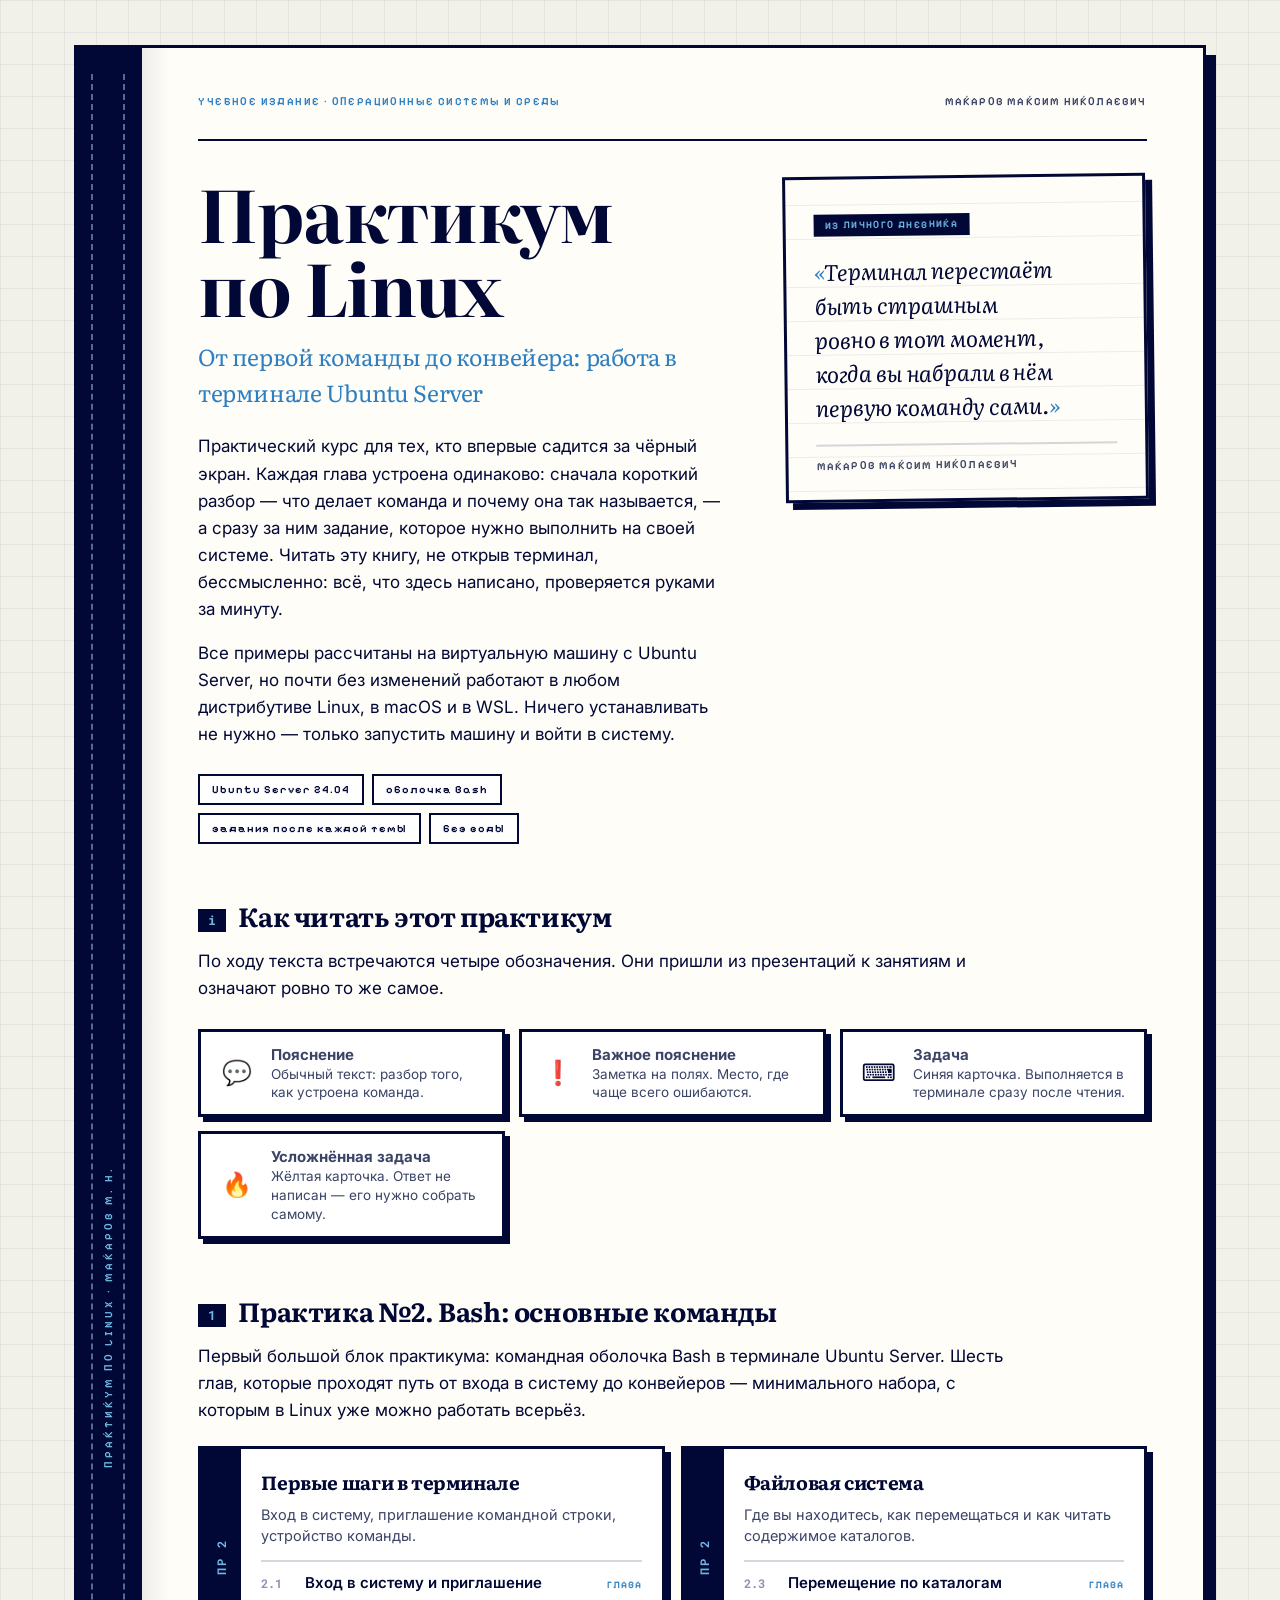
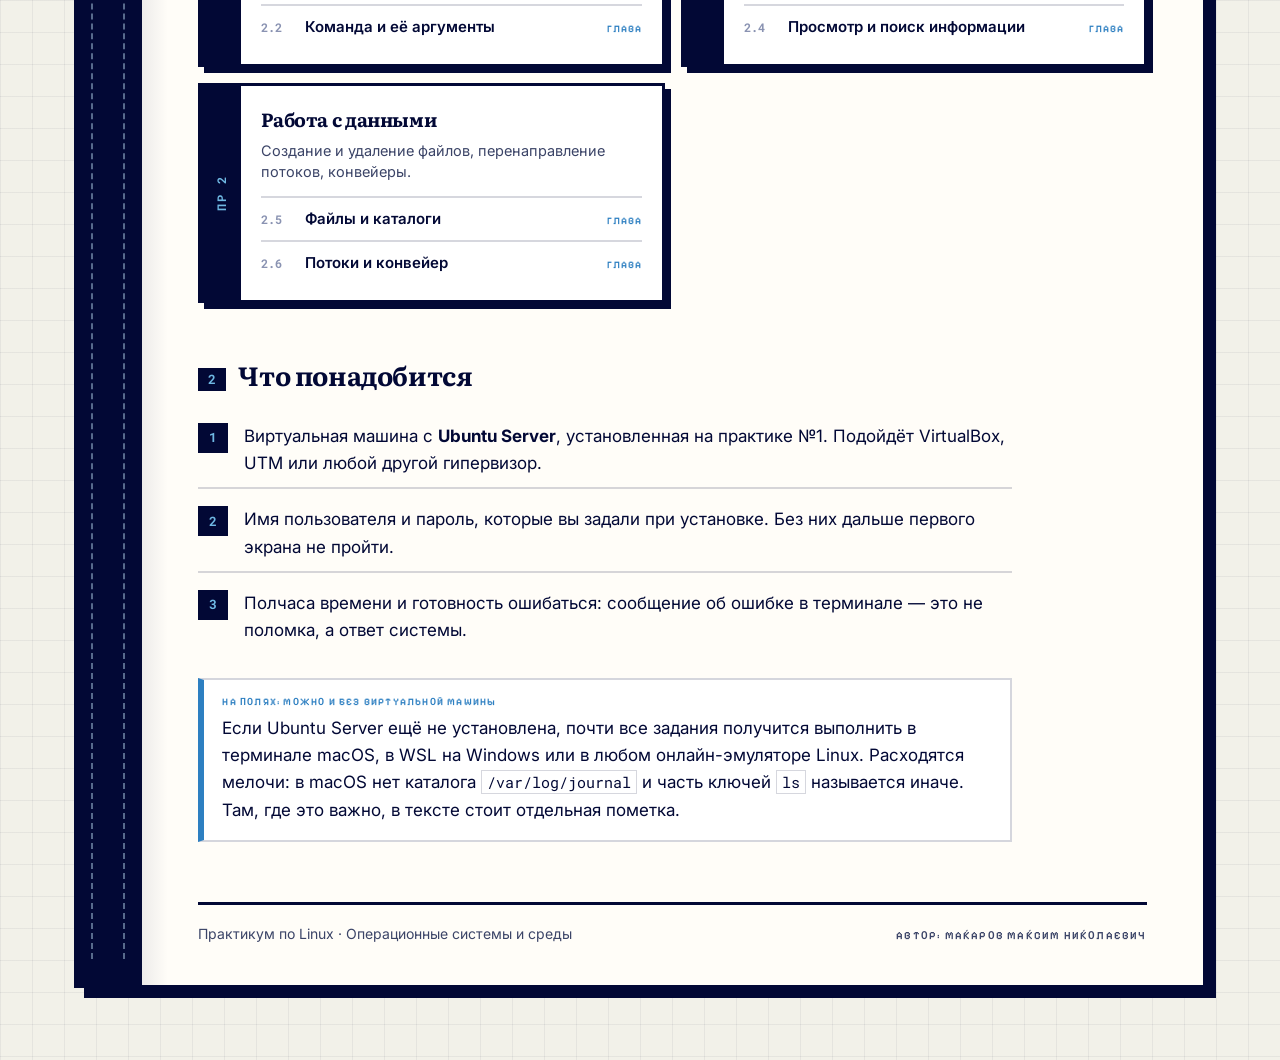
==== index.html @ f8bb1f40 "Добавить книжную вёрстку и обложку практикума Дизайн-система перенесена из справочника по Python: ко" ====
<!doctype html>
<html lang="ru">
<head>
  <meta charset="utf-8">
  <meta name="viewport" content="width=device-width, initial-scale=1">
  <meta name="theme-color" content="#F2F1E9">
  <title>Практикум по Linux · Макаров Максим Николаевич</title>
  <link rel="preconnect" href="https://fonts.googleapis.com">
  <link rel="preconnect" href="https://fonts.gstatic.com" crossorigin>
  <link href="https://fonts.googleapis.com/css2?family=Inter:wght@400;500;600;700;800&family=Literata:ital,opsz,wght@0,7..72,600;0,7..72,700;1,7..72,400&family=Pixelify+Sans:wght@500;600;700&family=Roboto+Mono:wght@400;500;700&display=swap" rel="stylesheet">
  <link rel="stylesheet" href="styles.css">
  <style>
    .cover { display: grid; grid-template-columns: minmax(0, 1.15fr) minmax(260px, .78fr); gap: clamp(24px, 4vw, 56px); align-items: start; }
    .cover h1 { font-size: clamp(36px, 5.6vw, 74px); }
    .cover__sub { margin: 0 0 22px; font-family: var(--display); font-size: clamp(17px, 1.8vw, 26px); letter-spacing: -.02em; color: var(--blue); }
    .cover__meta { display: flex; flex-wrap: wrap; gap: 8px; margin: 26px 0 0; }
    .cover__meta span { padding: 8px 12px; border: 2px solid var(--ink); background: #fff; font: 600 11px/1 var(--pixel); letter-spacing: 1px; }
    .diary { position: relative; padding: 30px 28px 24px; border: 3px solid var(--ink); background: #FFFDF8; box-shadow: 7px 7px 0 var(--ink); transform: rotate(-.7deg); background-image: repeating-linear-gradient(to bottom, transparent, transparent 33px, rgba(2,8,53,.07) 33px, rgba(2,8,53,.07) 34px); background-position: 0 74px; }
    .diary__tag { display: inline-block; margin: 0 0 18px; padding: 6px 11px; background: var(--ink); color: var(--sky); font: 600 10px/1 var(--pixel); letter-spacing: 1.4px; text-transform: uppercase; }
    .diary blockquote { margin: 0 0 20px; font-family: var(--display); font-style: italic; font-size: clamp(19px, 1.75vw, 25px); line-height: 34px; letter-spacing: -.005em; text-wrap: balance; }
    .diary blockquote::before { content: "«"; color: var(--blue); }
    .diary blockquote::after { content: "»"; color: var(--blue); }
    .diary__sign { display: block; padding-top: 12px; border-top: 2px solid var(--rule); font: 600 11px/1.5 var(--pixel); letter-spacing: 1.2px; text-transform: uppercase; color: var(--ink-soft); }

    .toc { margin: 0; padding: 0; list-style: none; border-top: 2px solid var(--rule); }
    .toc li { margin: 0; border-bottom: 2px solid var(--rule); }
    .toc li:last-child { border-bottom: 0; }
    .toc a, .toc s { display: flex; align-items: baseline; gap: 10px; padding: 9px 0; text-decoration: none; font-size: 15px; }
    .toc a { color: var(--ink); font-weight: 600; }
    .toc a:hover { color: var(--blue); }
    .toc s { color: var(--ink-faint); text-decoration: none; }
    .toc em { margin-left: auto; font: 600 10px/1 var(--pixel); letter-spacing: 1px; text-transform: uppercase; font-style: normal; }
    .toc a em { color: var(--blue); }
    .toc s em { color: var(--ink-faint); }
    .toc i { font: 700 12px/1 var(--mono); font-style: normal; color: var(--ink-faint); min-width: 34px; }
    @media (max-width: 860px) { .cover { grid-template-columns: 1fr; } }
  </style>
</head>
<body>
  <div class="book">
    <div class="book__body">
      <div class="spine"><span>Практикум по Linux · Макаров М. Н.</span></div>

      <main class="leaf">
        <div class="running">
          <p class="eyebrow">Учебное издание · операционные системы и среды</p>
          <p class="author-line">Макаров Максим Николаевич</p>
        </div>

        <section class="cover">
          <div>
            <h1>Практикум<br>по Linux</h1>
            <p class="cover__sub">От первой команды до конвейера: работа в терминале Ubuntu Server</p>
            <p>Практический курс для тех, кто впервые садится за чёрный экран. Каждая глава устроена одинаково: сначала короткий разбор — что делает команда и почему она так называется, — а сразу за ним задание, которое нужно выполнить на своей системе. Читать эту книгу, не открыв терминал, бессмысленно: всё, что здесь написано, проверяется руками за минуту.</p>
            <p>Все примеры рассчитаны на виртуальную машину с Ubuntu Server, но почти без изменений работают в любом дистрибутиве Linux, в macOS и в WSL. Ничего устанавливать не нужно — только запустить машину и войти в систему.</p>
            <div class="cover__meta">
              <span>Ubuntu Server 24.04</span>
              <span>оболочка Bash</span>
              <span>задания после каждой темы</span>
              <span>без воды</span>
            </div>
          </div>
          <aside class="diary">
            <span class="diary__tag">из личного дневника</span>
            <blockquote>Терминал перестаёт быть страшным ровно в тот момент, когда вы набрали в нём первую команду сами.</blockquote>
            <span class="diary__sign">Макаров Максим Николаевич</span>
          </aside>
        </section>

        <h2><span class="sec">i</span>Как читать этот практикум</h2>
        <p>По ходу текста встречаются четыре обозначения. Они пришли из презентаций к занятиям и означают ровно то же самое.</p>
        <div class="legend">
          <div><i>💬</i><span><b>Пояснение</b><span>Обычный текст: разбор того, как устроена команда.</span></span></div>
          <div><i>❗</i><span><b>Важное пояснение</b><span>Заметка на полях. Место, где чаще всего ошибаются.</span></span></div>
          <div><i>⌨️</i><span><b>Задача</b><span>Синяя карточка. Выполняется в терминале сразу после чтения.</span></span></div>
          <div><i>🔥</i><span><b>Усложнённая задача</b><span>Жёлтая карточка. Ответ не написан — его нужно собрать самому.</span></span></div>
        </div>

        <h2><span class="sec">1</span>Практика №2. Bash: основные команды</h2>
        <p>Первый большой блок практикума: командная оболочка Bash в терминале Ubuntu Server. Шесть глав, которые проходят путь от входа в систему до конвейеров — минимального набора, с которым в Linux уже можно работать всерьёз.</p>
        <div class="practices">
          <div class="practice">
            <div class="practice__spine"><b>ПР 2</b></div>
            <div class="practice__body">
              <h3>Первые шаги в терминале</h3>
              <p>Вход в систему, приглашение командной строки, устройство команды.</p>
              <ul class="toc">
                <li><a href="praktika-02/01-terminal/index.html"><i>2.1</i>Вход в систему и приглашение<em>глава</em></a></li>
                <li><a href="praktika-02/02-komanda-i-argumenty/index.html"><i>2.2</i>Команда и её аргументы<em>глава</em></a></li>
              </ul>
            </div>
          </div>
          <div class="practice">
            <div class="practice__spine"><b>ПР 2</b></div>
            <div class="practice__body">
              <h3>Файловая система</h3>
              <p>Где вы находитесь, как перемещаться и как читать содержимое каталогов.</p>
              <ul class="toc">
                <li><a href="praktika-02/03-peremeshchenie/index.html"><i>2.3</i>Перемещение по каталогам<em>глава</em></a></li>
                <li><a href="praktika-02/04-prosmotr-i-poisk/index.html"><i>2.4</i>Просмотр и поиск информации<em>глава</em></a></li>
              </ul>
            </div>
          </div>
          <div class="practice">
            <div class="practice__spine"><b>ПР 2</b></div>
            <div class="practice__body">
              <h3>Работа с данными</h3>
              <p>Создание и удаление файлов, перенаправление потоков, конвейеры.</p>
              <ul class="toc">
                <li><a href="praktika-02/05-fayly-i-katalogi/index.html"><i>2.5</i>Файлы и каталоги<em>глава</em></a></li>
                <li><a href="praktika-02/06-potoki-i-konveyer/index.html"><i>2.6</i>Потоки и конвейер<em>глава</em></a></li>
              </ul>
            </div>
          </div>
        </div>

        <h2><span class="sec">2</span>Что понадобится</h2>
        <ol class="steps">
          <li>Виртуальная машина с <b>Ubuntu Server</b>, установленная на практике №1. Подойдёт VirtualBox, UTM или любой другой гипервизор.</li>
          <li>Имя пользователя и пароль, которые вы задали при установке. Без них дальше первого экрана не пройти.</li>
          <li>Полчаса времени и готовность ошибаться: сообщение об ошибке в терминале — это не поломка, а ответ системы.</li>
        </ol>
        <div class="margin-note">
          <b>На полях: можно и без виртуальной машины</b>
          <p>Если Ubuntu Server ещё не установлена, почти все задания получится выполнить в терминале macOS, в WSL на Windows или в любом онлайн-эмуляторе Linux. Расходятся мелочи: в macOS нет каталога <code>/var/log/journal</code> и часть ключей <code>ls</code> называется иначе. Там, где это важно, в тексте стоит отдельная пометка.</p>
        </div>

        <div class="colophon">
          <span>Практикум по Linux · Операционные системы и среды</span>
          <span class="author-line">Автор: Макаров Максим Николаевич</span>
        </div>
      </main>
    </div>
  </div>
</body>
</html>
---- styles.css ----
/* Практикум по Linux — общая типографика и «книжная» вёрстка
   Автор: Макаров Максим Николаевич */
:root {
  --ink: #020835;
  --ink-soft: #3B4467;
  --ink-faint: #8A93B2;
  --blue: #2D7FC1;
  --sky: #6FB8E3;
  --light: #BFE2F5;
  --paper: #F2F1E9;
  --page: #FFFDF8;
  --rule: rgba(2, 8, 53, .16);
  --pixel: "Pixelify Sans", "Roboto Mono", monospace;
  --body: Inter, system-ui, -apple-system, sans-serif;
  --display: Literata, "PT Serif", Georgia, "Times New Roman", serif;
  --mono: "Roboto Mono", "SFMono-Regular", Consolas, monospace;
}

* { box-sizing: border-box; }

body {
  margin: 0;
  background: var(--paper);
  color: var(--ink);
  font-family: var(--body);
  font-size: 17px;
  line-height: 1.6;
  background-image:
    linear-gradient(rgba(2, 8, 53, .055) 1px, transparent 1px),
    linear-gradient(90deg, rgba(2, 8, 53, .055) 1px, transparent 1px);
  background-size: 32px 32px;
  -webkit-font-smoothing: antialiased;
}

a { color: var(--blue); }
code, kbd, samp { font-family: var(--mono); }

/* ── Служебные подписи ───────────────────────────────────────── */
.eyebrow {
  margin: 0;
  font: 600 11px/1.4 var(--pixel);
  letter-spacing: 1.4px;
  text-transform: uppercase;
  color: var(--blue);
}
.author-line {
  font: 600 11px/1.5 var(--pixel);
  letter-spacing: 1.2px;
  text-transform: uppercase;
  color: var(--ink-soft);
}

/* ── Книга: корешок + блок страниц ───────────────────────────── */
.book {
  max-width: 1180px;
  margin: 0 auto;
  padding: 5vh 24px 8vh;
}
.book__body {
  display: grid;
  grid-template-columns: 62px minmax(0, 1fr);
  border: 3px solid var(--ink);
  box-shadow: 10px 10px 0 var(--ink);
  background: var(--page);
}

/* Корешок с прошивкой */
.spine {
  position: relative;
  background: var(--ink);
  color: var(--light);
  display: flex;
  align-items: center;
  justify-content: center;
  padding: 22px 0;
  overflow: hidden;
}
.spine span {
  writing-mode: vertical-rl;
  transform: rotate(180deg);
  font: 600 11px/1 var(--pixel);
  letter-spacing: 3px;
  text-transform: uppercase;
  white-space: nowrap;
  color: var(--sky);
}
.spine::before,
.spine::after {
  content: "";
  position: absolute;
  top: 26px;
  bottom: 26px;
  width: 0;
  border-left: 2px dashed rgba(191, 226, 245, .45);
}
.spine::before { left: 14px; }
.spine::after { right: 14px; }

/* Страница: край сшивки слева, «стопка листов» справа */
.leaf {
  position: relative;
  padding: 46px clamp(22px, 4.4vw, 64px) 40px;
  background: var(--page);
  border-left: 3px solid var(--ink);
  background-image: linear-gradient(90deg, rgba(2, 8, 53, .07), rgba(2, 8, 53, 0) 26px);
}

/* ── Колонтитул ──────────────────────────────────────────────── */
.running {
  display: flex;
  flex-wrap: wrap;
  gap: 10px 16px;
  align-items: baseline;
  justify-content: space-between;
  padding-bottom: 12px;
  margin-bottom: 34px;
  border-bottom: 2px solid var(--ink);
}
.running__folio {
  font: 700 12px/1 var(--mono);
  color: var(--ink-soft);
}

/* ── Заголовки ───────────────────────────────────────────────── */
h1 {
  margin: 0 0 14px;
  font-family: var(--display);
  font-size: clamp(29px, 4vw, 53px);
  line-height: 1.04;
  letter-spacing: -.022em;
}
h2 {
  margin: 56px 0 16px;
  font-family: var(--display);
  font-size: clamp(21px, 2.05vw, 29px);
  line-height: 1.2;
  letter-spacing: -.015em;
  scroll-margin-top: 24px;
}
h2 .sec {
  display: inline-block;
  margin-right: 12px;
  padding: 5px 10px;
  background: var(--ink);
  color: var(--sky);
  font: 700 13px/1 var(--mono);
  letter-spacing: 0;
  vertical-align: middle;
}
h3 {
  margin: 32px 0 10px;
  font-size: clamp(17px, 1.4vw, 21px);
  letter-spacing: -.01em;
}
p { margin: 0 0 16px; max-width: 74ch; }
.lead {
  max-width: 70ch;
  color: var(--ink-soft);
  font-size: clamp(17px, 1.35vw, 21px);
  line-height: 1.5;
}
strong { font-weight: 700; }
.term { font-weight: 700; box-shadow: inset 0 -.42em 0 var(--light); }

ul, ol { max-width: 74ch; margin: 0 0 16px; padding-left: 22px; }
li { margin-bottom: 7px; }
li::marker { color: var(--blue); font-weight: 700; }

/* ── Паспорт темы ────────────────────────────────────────────── */
.passport {
  display: grid;
  grid-template-columns: repeat(auto-fit, minmax(190px, 1fr));
  gap: 0;
  margin: 30px 0 8px;
  border: 3px solid var(--ink);
  background: #fff;
  box-shadow: 6px 6px 0 var(--ink);
}
.passport div {
  padding: 14px 16px;
  border-right: 2px solid var(--rule);
}
.passport div:last-child { border-right: 0; }
.passport dt {
  margin: 0 0 6px;
  font: 600 10px/1.3 var(--pixel);
  letter-spacing: 1.2px;
  text-transform: uppercase;
  color: var(--blue);
}
.passport dd { margin: 0; font-size: 15px; line-height: 1.4; }

/* ── Код ─────────────────────────────────────────────────────── */
figure.code {
  margin: 22px 0;
  border: 3px solid var(--ink);
  background: #0E1430;
  box-shadow: 6px 6px 0 var(--ink);
  overflow: hidden;
}
figure.code figcaption {
  display: flex;
  justify-content: space-between;
  gap: 12px;
  padding: 9px 14px;
  background: var(--ink);
  color: var(--sky);
  font: 600 11px/1.3 var(--pixel);
  letter-spacing: 1.2px;
  text-transform: uppercase;
}
figure.code pre {
  margin: 0;
  padding: 18px 16px;
  overflow-x: auto;
  color: #E8ECF8;
  font: 400 14.5px/1.65 var(--mono);
  tab-size: 4;
}
figure.code--out { background: #fff; }
figure.code--out pre { color: var(--ink); }
figure.code--out figcaption { background: var(--light); color: var(--ink); }
.c { color: #7E8AAE; }
.s { color: #9BE38C; }
.n { color: #FFC46B; }
.k { color: #78C6FF; }
.f { color: #FF9ED2; }
p code, li code, td code {
  padding: 1px 5px;
  background: #fff;
  border: 1px solid var(--rule);
  font-size: .9em;
}

figure.illustration {
  margin: 22px 0;
  border: 3px solid var(--ink);
  background: #fff;
  box-shadow: 6px 6px 0 var(--ink);
  overflow: hidden;
}
figure.illustration img {
  display: block;
  width: 100%;
  max-height: 520px;
  object-fit: contain;
}
figure.illustration figcaption {
  padding: 9px 14px;
  border-top: 2px solid var(--ink);
  background: var(--light);
  color: var(--ink-soft);
  font: 600 10px/1.4 var(--pixel);
  letter-spacing: 1px;
  text-transform: uppercase;
}

/* ── Заметка на полях ────────────────────────────────────────── */
.margin-note {
  margin: 24px 0;
  padding: 16px 18px;
  border-left: 6px solid var(--blue);
  background: #fff;
  border-top: 2px solid var(--rule);
  border-right: 2px solid var(--rule);
  border-bottom: 2px solid var(--rule);
  max-width: 74ch;
}
.margin-note b {
  display: block;
  margin-bottom: 6px;
  font: 600 10px/1.3 var(--pixel);
  letter-spacing: 1.2px;
  text-transform: uppercase;
  color: var(--blue);
}
.margin-note p:last-child { margin-bottom: 0; }
.margin-note--warn { border-left-color: #D7541F; }
.margin-note--warn b { color: #D7541F; }

/* ── Таблицы ─────────────────────────────────────────────────── */
.table-scroll { overflow-x: auto; margin: 22px 0; }
table {
  width: 100%;
  min-width: 460px;
  border-collapse: collapse;
  background: #fff;
  border: 3px solid var(--ink);
  box-shadow: 6px 6px 0 var(--ink);
  font-size: 15.5px;
}
th, td { padding: 11px 14px; text-align: left; border-bottom: 2px solid var(--rule); vertical-align: top; }
th {
  background: var(--ink);
  color: var(--sky);
  font: 600 11px/1.3 var(--pixel);
  letter-spacing: 1.2px;
  text-transform: uppercase;
}
tbody tr:last-child td { border-bottom: 0; }

/* Таблицы «Частые ошибки»: коду и пояснениям нужно больше места. */
.errors-table table {
  min-width: 920px;
  table-layout: fixed;
}
.errors-table th:nth-child(1),
.errors-table td:nth-child(1) { width: 30%; }
.errors-table th:nth-child(2),
.errors-table td:nth-child(2) { width: 35%; }
.errors-table th:nth-child(3),
.errors-table td:nth-child(3) { width: 35%; }
.errors-table td { overflow-wrap: break-word; }
.errors-table td code {
  white-space: normal;
  overflow-wrap: anywhere;
  -webkit-box-decoration-break: clone;
  box-decoration-break: clone;
}

/* ── Схема «имя → значение» ──────────────────────────────────── */
.boxes { display: grid; gap: 10px; margin: 22px 0; max-width: 640px; }
.boxes div {
  display: grid;
  grid-template-columns: minmax(120px, 180px) 26px 1fr;
  align-items: center;
  gap: 10px;
}
.boxes b {
  padding: 9px 12px;
  border: 2px solid var(--ink);
  background: #fff;
  font: 500 14px/1 var(--mono);
  font-weight: 700;
}
.boxes i { color: var(--blue); font-style: normal; text-align: center; font-weight: 700; }
.boxes span {
  padding: 9px 12px;
  border: 2px dashed var(--ink);
  background: var(--light);
  font: 500 14px/1 var(--mono);
}

/* ── Проверь себя ────────────────────────────────────────────── */
details {
  margin: 0 0 10px;
  padding: 14px 16px;
  border: 2px solid var(--ink);
  background: #fff;
  max-width: 74ch;
}
details summary {
  cursor: pointer;
  font-weight: 650;
  list-style: none;
}
details summary::-webkit-details-marker { display: none; }
details summary::before {
  content: "▸ ";
  color: var(--blue);
  font-weight: 700;
}
details[open] summary::before { content: "▾ "; }
details[open] summary { margin-bottom: 10px; }
details p:last-child, details ul:last-child { margin-bottom: 0; }

/* ── Колофон / подпись автора ────────────────────────────────── */
.colophon {
  margin-top: 60px;
  padding-top: 18px;
  border-top: 3px solid var(--ink);
  display: flex;
  flex-wrap: wrap;
  gap: 12px 26px;
  justify-content: space-between;
  align-items: baseline;
  color: var(--ink-soft);
  font-size: 14px;
}
.pager {
  display: flex;
  flex-wrap: wrap;
  gap: 12px;
  margin-top: 34px;
}
.pager a {
  padding: 12px 16px;
  border: 3px solid var(--ink);
  background: var(--light);
  color: var(--ink);
  text-decoration: none;
  box-shadow: 4px 4px 0 var(--ink);
  font-weight: 650;
  transition: transform .08s steps(2), box-shadow .08s steps(2);
}
.pager a:hover { transform: translate(2px, 2px); box-shadow: 2px 2px 0 var(--ink); }

@media (max-width: 720px) {
  body { font-size: 16px; }
  .book { padding: 3vh 12px 6vh; }
  .book__body { grid-template-columns: 34px minmax(0, 1fr); box-shadow: 6px 6px 0 var(--ink); }
  .spine::before { left: 8px; }
  .spine::after { right: 8px; }
  .leaf { padding: 28px 18px 30px; }
  .boxes div { grid-template-columns: 1fr; gap: 4px; }
  .boxes i { text-align: left; }

  .errors-table { overflow: visible; }
  .errors-table table,
  .errors-table tbody,
  .errors-table tr,
  .errors-table td { display: block; width: 100%; }
  .errors-table table {
    min-width: 0;
    border: 0;
    box-shadow: none;
    background: transparent;
  }
  .errors-table thead {
    position: absolute;
    width: 1px;
    height: 1px;
    overflow: hidden;
    clip: rect(0 0 0 0);
    clip-path: inset(50%);
    white-space: nowrap;
  }
  .errors-table tr {
    margin-bottom: 16px;
    border: 2px solid var(--ink);
    background: #fff;
    box-shadow: 4px 4px 0 var(--ink);
  }
  .errors-table td {
    padding: 10px 12px;
    border-bottom: 1px solid var(--rule);
  }
  .errors-table td:nth-child(1),
  .errors-table td:nth-child(2),
  .errors-table td:nth-child(3) { width: 100%; }
  .errors-table tbody tr td { border-bottom: 1px solid var(--rule); }
  .errors-table tbody tr td:last-child { border-bottom: 0; }
  .errors-table td::before {
    display: block;
    margin-bottom: 4px;
    color: var(--blue);
    font: 600 9px/1.3 var(--pixel);
    letter-spacing: 1px;
    text-transform: uppercase;
  }
  .errors-table td:nth-child(1)::before { content: "Что написано"; }
  .errors-table td:nth-child(2)::before { content: "Что произойдёт"; }
  .errors-table td:nth-child(3)::before { content: "Как правильно"; }
  .errors-table td code {
    white-space: normal;
    overflow-wrap: anywhere;
  }
}

/* ── Элементы страницы главы ─────────────────────────────────── */
.chapter-head { display: grid; grid-template-columns: minmax(0, 1fr); gap: 0; }
.chapter-num { display: inline-block; margin-bottom: 14px; padding: 6px 12px; background: var(--blue); color: #fff; font: 700 13px/1 var(--mono); box-shadow: 4px 4px 0 var(--ink); }
.quote { margin: 30px 0 0; padding: 16px 20px; border-left: 6px solid var(--ink); background: var(--light); font-size: 17px; line-height: 1.5; }
.quote p { margin: 0; max-width: none; }

.contents { margin: 34px 0 0; padding: 18px 20px; border: 2px dashed var(--ink); background: #fff; }
.contents b { display: block; margin-bottom: 10px; font: 600 10px/1.3 var(--pixel); letter-spacing: 1.2px; text-transform: uppercase; color: var(--blue); }
.contents ol { margin: 0; padding-left: 20px; columns: 2; column-gap: 32px; max-width: none; }
.contents li { break-inside: avoid; margin-bottom: 4px; font-size: 15px; }
.contents a { color: var(--ink); text-decoration: none; }
.contents a:hover { color: var(--blue); text-decoration: underline; }

.cheat { display: grid; grid-template-columns: repeat(auto-fit, minmax(260px, 1fr)); gap: 14px; margin: 22px 0; }
.cheat div { padding: 16px 18px; border: 3px solid var(--ink); background: #fff; box-shadow: 5px 5px 0 var(--ink); }
.cheat b { display: block; margin-bottom: 8px; font: 600 10px/1.3 var(--pixel); letter-spacing: 1.2px; text-transform: uppercase; color: var(--blue); }
.cheat code { display: block; margin-bottom: 6px; font-size: 14px; background: none; border: 0; padding: 0; }

.type-badge { display: inline-block; margin-right: 10px; padding: 4px 10px; background: var(--light); border: 2px solid var(--ink); font: 700 14px/1 var(--mono); letter-spacing: 0; vertical-align: middle; }
.u { color: var(--blue); font-weight: 700; box-shadow: inset 0 -2px 0 var(--sky); }

.steps { counter-reset: st; list-style: none; padding: 0; margin: 22px 0; max-width: 74ch; }
.steps li { counter-increment: st; position: relative; padding: 10px 0 10px 46px; border-bottom: 2px solid var(--rule); }
.steps li:last-child { border-bottom: 0; }
.steps li::before { content: counter(st); position: absolute; left: 0; top: 10px; width: 30px; height: 30px; display: grid; place-items: center; background: var(--ink); color: var(--sky); font: 700 13px/1 var(--mono); }

@media (max-width: 720px) { .contents ol { columns: 1; } }

/* ═══════════════════════════════════════════════════════════════
   ПРАКТИКУМ ПО LINUX — дополнительные элементы
   ═══════════════════════════════════════════════════════════════ */

:root {
  --green: #2E7D4F;
  --amber: #B4791A;
  --red: #D7541F;
  --term-bg: #0B1026;
}

/* ── Окно терминала ──────────────────────────────────────────── */
.tty {
  margin: 22px 0;
  border: 3px solid var(--ink);
  background: var(--term-bg);
  box-shadow: 6px 6px 0 var(--ink);
  overflow: hidden;
}
.tty__bar {
  display: flex;
  align-items: center;
  gap: 10px;
  padding: 8px 12px;
  background: var(--ink);
  border-bottom: 2px solid #2A3565;
}
.tty__dots { display: flex; gap: 5px; flex: none; }
.tty__dots i { width: 10px; height: 10px; border-radius: 50%; background: #4A5586; }
.tty__dots i:nth-child(1) { background: #E06C5A; }
.tty__dots i:nth-child(2) { background: #E0B84F; }
.tty__dots i:nth-child(3) { background: #6FBF73; }
.tty__title {
  font: 600 10px/1.3 var(--pixel);
  letter-spacing: 1.2px;
  text-transform: uppercase;
  color: var(--sky);
}
.tty__title em { font-style: normal; color: var(--ink-faint); }
.tty pre {
  margin: 0;
  padding: 16px 16px 18px;
  overflow-x: auto;
  color: #DCE3F5;
  font: 400 14.5px/1.7 var(--mono);
  tab-size: 4;
}

/* Подсветка bash */
.pr  { color: #6FBF73; font-weight: 700; }          /* приглашение user@host */
.pr b { color: #78C6FF; font-weight: 700; }         /* текущий каталог в приглашении */
.pr i { color: #DCE3F5; font-style: normal; }       /* : и $ */
.cmd { color: #FFC46B; font-weight: 700; }          /* сама команда */
.arg { color: #FF9ED2; }                            /* аргументы-ключи */
.pth { color: #9BE38C; }                            /* пути и строки */
.op  { color: #78C6FF; font-weight: 700; }          /* операторы > | & */
.out { color: #98A3C4; }                            /* вывод команды */
.err { color: #F08A72; }                            /* сообщения об ошибках */
.cur { background: #DCE3F5; color: var(--term-bg); } /* курсор */
.tty .c { color: #7E8AAE; }

/* Строчный код в тексте — команда */
p code.b, li code.b, td code.b { font-weight: 700; }

/* ── Карточка команды ────────────────────────────────────────── */
.cmdcard {
  display: grid;
  grid-template-columns: minmax(0, 1fr);
  margin: 24px 0;
  border: 3px solid var(--ink);
  background: #fff;
  box-shadow: 6px 6px 0 var(--ink);
  max-width: 74ch;
}
.cmdcard__head {
  display: flex;
  flex-wrap: wrap;
  align-items: baseline;
  gap: 6px 14px;
  padding: 12px 16px;
  background: var(--ink);
}
.cmdcard__head b { font: 700 19px/1 var(--mono); color: #FFC46B; }
.cmdcard__head span {
  font: 600 10px/1.4 var(--pixel);
  letter-spacing: 1.2px;
  text-transform: uppercase;
  color: var(--sky);
}
.cmdcard__body { padding: 14px 16px 4px; }
.cmdcard__body p { margin-bottom: 12px; }
.cmdcard__syn {
  padding: 10px 14px;
  border: 2px dashed var(--ink);
  background: var(--paper);
  font: 500 14.5px/1.5 var(--mono);
  overflow-x: auto;
}
.cmdcard dl { margin: 12px 0 14px; display: grid; grid-template-columns: auto minmax(0, 1fr); gap: 6px 14px; align-items: baseline; }
.cmdcard dt { font: 700 14px/1.5 var(--mono); color: var(--blue); }
.cmdcard dd { margin: 0; font-size: 15px; line-height: 1.5; }

/* ── Задание «Попробуйте на своей системе» ───────────────────── */
.try {
  margin: 26px 0;
  border: 3px solid var(--ink);
  background: #FFFDF8;
  box-shadow: 7px 7px 0 var(--blue);
  max-width: 78ch;
}
.try__head {
  display: flex;
  flex-wrap: wrap;
  align-items: center;
  gap: 8px 12px;
  padding: 11px 16px;
  background: var(--blue);
  border-bottom: 3px solid var(--ink);
}
.try__head b {
  font: 600 11px/1.3 var(--pixel);
  letter-spacing: 1.6px;
  text-transform: uppercase;
  color: #fff;
}
.try__head span {
  margin-left: auto;
  padding: 3px 8px;
  background: #fff;
  border: 2px solid var(--ink);
  font: 700 10px/1.4 var(--pixel);
  letter-spacing: 1px;
  text-transform: uppercase;
  color: var(--ink);
}
.try__body { padding: 16px 18px 6px; }
.try__body > p:first-child { margin-top: 0; }
.try ol { counter-reset: tsk; list-style: none; padding: 0; margin: 0 0 14px; max-width: none; }
.try ol > li {
  counter-increment: tsk;
  position: relative;
  padding: 8px 0 8px 40px;
  border-bottom: 2px solid var(--rule);
}
.try ol > li:last-child { border-bottom: 0; }
.try ol > li::before {
  content: counter(tsk);
  position: absolute;
  left: 0;
  top: 8px;
  width: 26px;
  height: 26px;
  display: grid;
  place-items: center;
  background: var(--ink);
  color: var(--sky);
  font: 700 12px/1 var(--mono);
}
.try ol > li ul { margin: 8px 0 0; }
.try details { margin: 0 0 14px; border-width: 2px; border-style: dashed; max-width: none; background: var(--paper); }
.try details summary::before { content: "🗝 "; }
.try details[open] summary::before { content: "🗝 "; }

/* Усложнённая задача */
.try--hard { box-shadow: 7px 7px 0 var(--amber); }
.try--hard .try__head { background: var(--amber); }

/* Предупреждение внутри задания */
.try .warn {
  margin: 0 0 14px;
  padding: 10px 14px;
  border-left: 6px solid var(--red);
  background: #FFF3EF;
  font-size: 15px;
}
.try .warn b { color: var(--red); }

/* ── Легенда обозначений ─────────────────────────────────────── */
.legend {
  display: grid;
  grid-template-columns: repeat(auto-fit, minmax(230px, 1fr));
  gap: 14px;
  margin: 26px 0;
}
.legend div {
  display: grid;
  grid-template-columns: 44px minmax(0, 1fr);
  align-items: center;
  gap: 12px;
  padding: 12px 14px;
  border: 3px solid var(--ink);
  background: #fff;
  box-shadow: 5px 5px 0 var(--ink);
}
.legend i { font-size: 24px; font-style: normal; text-align: center; }
.legend b { display: block; font-size: 15px; }
.legend span { font-size: 13.5px; color: var(--ink-soft); line-height: 1.4; }

/* ── Клавиши ─────────────────────────────────────────────────── */
kbd {
  display: inline-block;
  padding: 2px 8px;
  border: 2px solid var(--ink);
  border-bottom-width: 4px;
  border-radius: 4px;
  background: #fff;
  font: 700 13px/1.5 var(--mono);
  color: var(--ink);
  white-space: nowrap;
}

/* ── Схемы и диаграммы ───────────────────────────────────────── */
figure.scheme {
  margin: 24px 0;
  border: 3px solid var(--ink);
  background: #fff;
  box-shadow: 6px 6px 0 var(--ink);
  overflow: hidden;
}
figure.scheme .scheme__canvas { padding: 20px 16px; overflow-x: auto; }
figure.scheme svg { display: block; margin: 0 auto; max-width: 100%; height: auto; }
figure.scheme figcaption {
  padding: 9px 14px;
  border-top: 2px solid var(--ink);
  background: var(--light);
  color: var(--ink-soft);
  font: 600 10px/1.4 var(--pixel);
  letter-spacing: 1px;
  text-transform: uppercase;
}

/* ── Дерево каталогов ────────────────────────────────────────── */
.tree {
  margin: 22px 0;
  padding: 16px 18px;
  border: 3px solid var(--ink);
  background: #fff;
  box-shadow: 6px 6px 0 var(--ink);
  overflow-x: auto;
  font: 400 14px/1.75 var(--mono);
  white-space: pre;
  max-width: 74ch;
}
.tree b { color: var(--blue); font-weight: 700; }
.tree em { font-style: normal; color: var(--ink-faint); }
.tree mark { background: var(--light); color: var(--ink); font-weight: 700; }

/* ── Сравнение двух подходов ─────────────────────────────────── */
.duo { display: grid; grid-template-columns: repeat(auto-fit, minmax(260px, 1fr)); gap: 14px; margin: 24px 0; }
.duo > div { padding: 16px 18px; border: 3px solid var(--ink); background: #fff; box-shadow: 5px 5px 0 var(--ink); }
.duo b { display: block; margin-bottom: 8px; font: 600 10px/1.3 var(--pixel); letter-spacing: 1.2px; text-transform: uppercase; color: var(--blue); }
.duo p:last-child { margin-bottom: 0; }
.duo code { font-size: 14px; }
.duo--ok b { color: var(--green); }
.duo--no b { color: var(--red); }

/* ── Оглавление практик на обложке ───────────────────────────── */
.practices { display: grid; grid-template-columns: repeat(auto-fill, minmax(320px, 1fr)); gap: 16px; margin-top: 22px; }
.practice { border: 3px solid var(--ink); background: #fff; box-shadow: 6px 6px 0 var(--ink); display: grid; grid-template-columns: 40px minmax(0, 1fr); }
.practice__spine { background: var(--ink); color: var(--sky); display: flex; align-items: center; justify-content: center; }
.practice__spine b { writing-mode: vertical-rl; transform: rotate(180deg); font: 700 12px/1 var(--mono); letter-spacing: 2px; }
.practice__body { padding: 18px 20px 16px; }
.practice h3 { margin: 0 0 6px; font-family: var(--display); font-size: 19px; letter-spacing: -.02em; }
.practice p { margin: 0 0 14px; color: var(--ink-soft); font-size: 14.5px; line-height: 1.45; }

@media (max-width: 720px) {
  .cmdcard dl { grid-template-columns: minmax(0, 1fr); gap: 2px; }
  .cmdcard dd { margin-bottom: 8px; }
  .try { box-shadow: 4px 4px 0 var(--blue); }
  .try--hard { box-shadow: 4px 4px 0 var(--amber); }
}
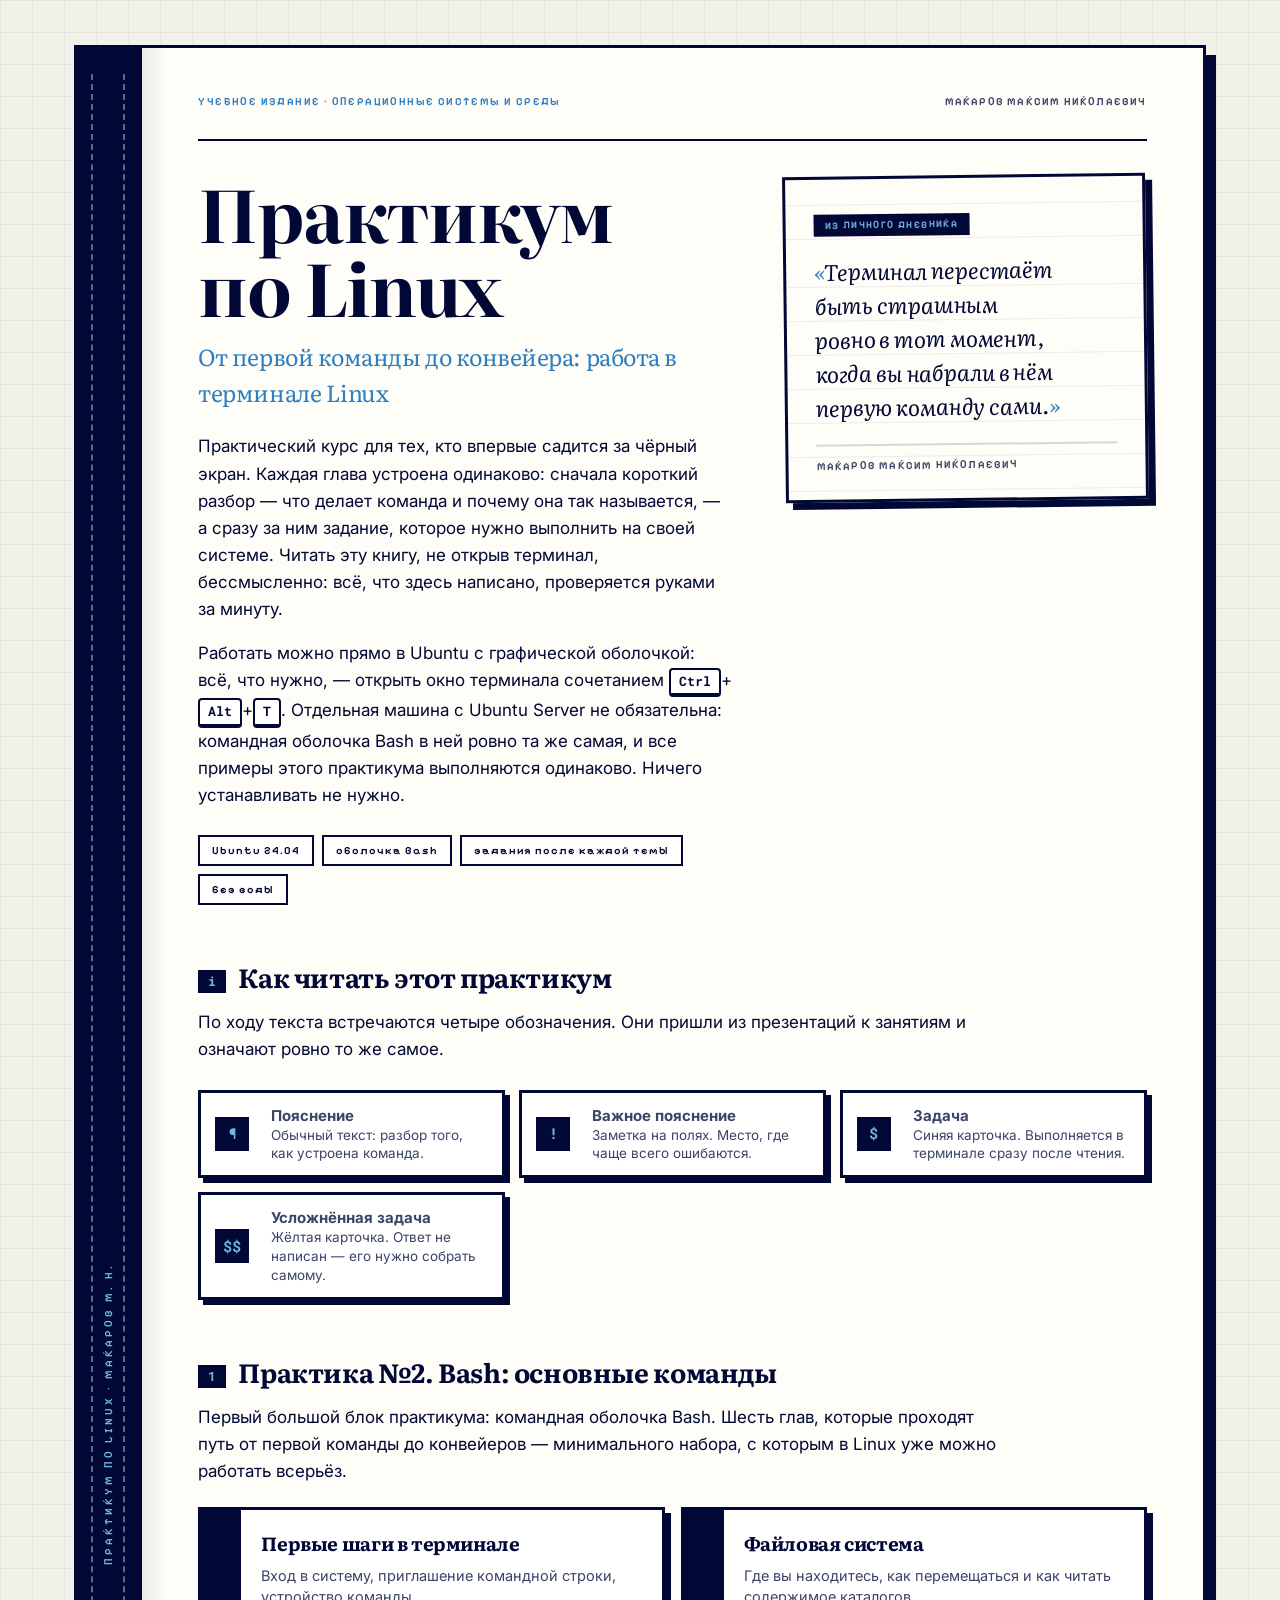
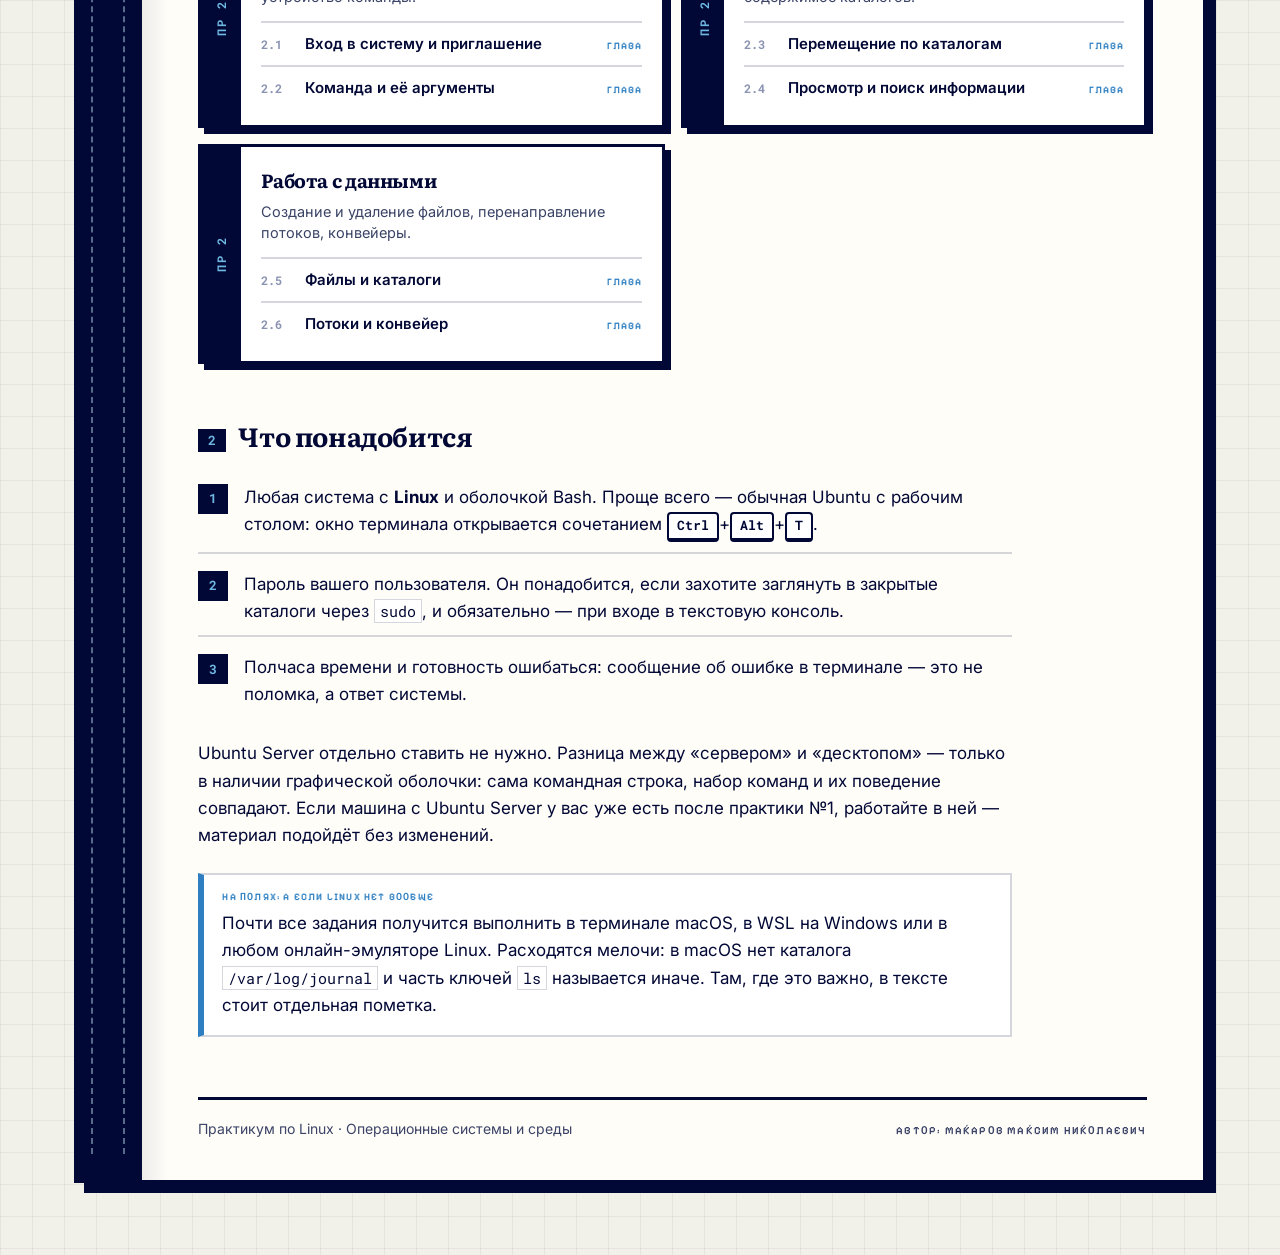
==== commit b50f0754: "Перестроить материал под работу в Ubuntu с рабочим столом Основным способом работы стал обычный терм" ====
--- a/index.html
+++ b/index.html
@@ -50,11 +50,11 @@
         <section class="cover">
           <div>
             <h1>Практикум<br>по Linux</h1>
-            <p class="cover__sub">От первой команды до конвейера: работа в терминале Ubuntu Server</p>
+            <p class="cover__sub">От первой команды до конвейера: работа в терминале Linux</p>
             <p>Практический курс для тех, кто впервые садится за чёрный экран. Каждая глава устроена одинаково: сначала короткий разбор — что делает команда и почему она так называется, — а сразу за ним задание, которое нужно выполнить на своей системе. Читать эту книгу, не открыв терминал, бессмысленно: всё, что здесь написано, проверяется руками за минуту.</p>
-            <p>Все примеры рассчитаны на виртуальную машину с Ubuntu Server, но почти без изменений работают в любом дистрибутиве Linux, в macOS и в WSL. Ничего устанавливать не нужно — только запустить машину и войти в систему.</p>
+            <p>Работать можно прямо в Ubuntu с графической оболочкой: всё, что нужно, — открыть окно терминала сочетанием <kbd>Ctrl</kbd>+<kbd>Alt</kbd>+<kbd>T</kbd>. Отдельная машина с Ubuntu Server не обязательна: командная оболочка Bash в ней ровно та же самая, и все примеры этого практикума выполняются одинаково. Ничего устанавливать не нужно.</p>
             <div class="cover__meta">
-              <span>Ubuntu Server 24.04</span>
+              <span>Ubuntu 24.04</span>
               <span>оболочка Bash</span>
               <span>задания после каждой темы</span>
               <span>без воды</span>
@@ -70,14 +70,14 @@
         <h2><span class="sec">i</span>Как читать этот практикум</h2>
         <p>По ходу текста встречаются четыре обозначения. Они пришли из презентаций к занятиям и означают ровно то же самое.</p>
         <div class="legend">
-          <div><i>💬</i><span><b>Пояснение</b><span>Обычный текст: разбор того, как устроена команда.</span></span></div>
-          <div><i>❗</i><span><b>Важное пояснение</b><span>Заметка на полях. Место, где чаще всего ошибаются.</span></span></div>
-          <div><i>⌨️</i><span><b>Задача</b><span>Синяя карточка. Выполняется в терминале сразу после чтения.</span></span></div>
-          <div><i>🔥</i><span><b>Усложнённая задача</b><span>Жёлтая карточка. Ответ не написан — его нужно собрать самому.</span></span></div>
+          <div><i>¶</i><span><b>Пояснение</b><span>Обычный текст: разбор того, как устроена команда.</span></span></div>
+          <div><i>!</i><span><b>Важное пояснение</b><span>Заметка на полях. Место, где чаще всего ошибаются.</span></span></div>
+          <div><i>$</i><span><b>Задача</b><span>Синяя карточка. Выполняется в терминале сразу после чтения.</span></span></div>
+          <div><i>$$</i><span><b>Усложнённая задача</b><span>Жёлтая карточка. Ответ не написан — его нужно собрать самому.</span></span></div>
         </div>
 
         <h2><span class="sec">1</span>Практика №2. Bash: основные команды</h2>
-        <p>Первый большой блок практикума: командная оболочка Bash в терминале Ubuntu Server. Шесть глав, которые проходят путь от входа в систему до конвейеров — минимального набора, с которым в Linux уже можно работать всерьёз.</p>
+        <p>Первый большой блок практикума: командная оболочка Bash. Шесть глав, которые проходят путь от первой команды до конвейеров — минимального набора, с которым в Linux уже можно работать всерьёз.</p>
         <div class="practices">
           <div class="practice">
             <div class="practice__spine"><b>ПР 2</b></div>
@@ -116,13 +116,14 @@
 
         <h2><span class="sec">2</span>Что понадобится</h2>
         <ol class="steps">
-          <li>Виртуальная машина с <b>Ubuntu Server</b>, установленная на практике №1. Подойдёт VirtualBox, UTM или любой другой гипервизор.</li>
-          <li>Имя пользователя и пароль, которые вы задали при установке. Без них дальше первого экрана не пройти.</li>
+          <li>Любая система с <b>Linux</b> и оболочкой Bash. Проще всего — обычная Ubuntu с рабочим столом: окно терминала открывается сочетанием <kbd>Ctrl</kbd>+<kbd>Alt</kbd>+<kbd>T</kbd>.</li>
+          <li>Пароль вашего пользователя. Он понадобится, если захотите заглянуть в закрытые каталоги через <code>sudo</code>, и обязательно — при входе в текстовую консоль.</li>
           <li>Полчаса времени и готовность ошибаться: сообщение об ошибке в терминале — это не поломка, а ответ системы.</li>
         </ol>
+        <p>Ubuntu Server отдельно ставить не нужно. Разница между «сервером» и «десктопом» — только в наличии графической оболочки: сама командная строка, набор команд и их поведение совпадают. Если машина с Ubuntu Server у вас уже есть после практики №1, работайте в ней — материал подойдёт без изменений.</p>
         <div class="margin-note">
-          <b>На полях: можно и без виртуальной машины</b>
-          <p>Если Ubuntu Server ещё не установлена, почти все задания получится выполнить в терминале macOS, в WSL на Windows или в любом онлайн-эмуляторе Linux. Расходятся мелочи: в macOS нет каталога <code>/var/log/journal</code> и часть ключей <code>ls</code> называется иначе. Там, где это важно, в тексте стоит отдельная пометка.</p>
+          <b>На полях: а если Linux нет вообще</b>
+          <p>Почти все задания получится выполнить в терминале macOS, в WSL на Windows или в любом онлайн-эмуляторе Linux. Расходятся мелочи: в macOS нет каталога <code>/var/log/journal</code> и часть ключей <code>ls</code> называется иначе. Там, где это важно, в тексте стоит отдельная пометка.</p>
         </div>
 
         <div class="colophon">
--- a/styles.css
+++ b/styles.css
@@ -645,8 +645,7 @@
 }
 .try ol > li ul { margin: 8px 0 0; }
 .try details { margin: 0 0 14px; border-width: 2px; border-style: dashed; max-width: none; background: var(--paper); }
-.try details summary::before { content: "🗝 "; }
-.try details[open] summary::before { content: "🗝 "; }
+
 
 /* Усложнённая задача */
 .try--hard { box-shadow: 7px 7px 0 var(--amber); }
@@ -679,7 +678,16 @@
   background: #fff;
   box-shadow: 5px 5px 0 var(--ink);
 }
-.legend i { font-size: 24px; font-style: normal; text-align: center; }
+.legend i {
+  display: grid;
+  place-items: center;
+  width: 34px;
+  height: 34px;
+  background: var(--ink);
+  color: var(--sky);
+  font: 700 15px/1 var(--mono);
+  font-style: normal;
+}
 .legend b { display: block; font-size: 15px; }
 .legend span { font-size: 13.5px; color: var(--ink-soft); line-height: 1.4; }
 
